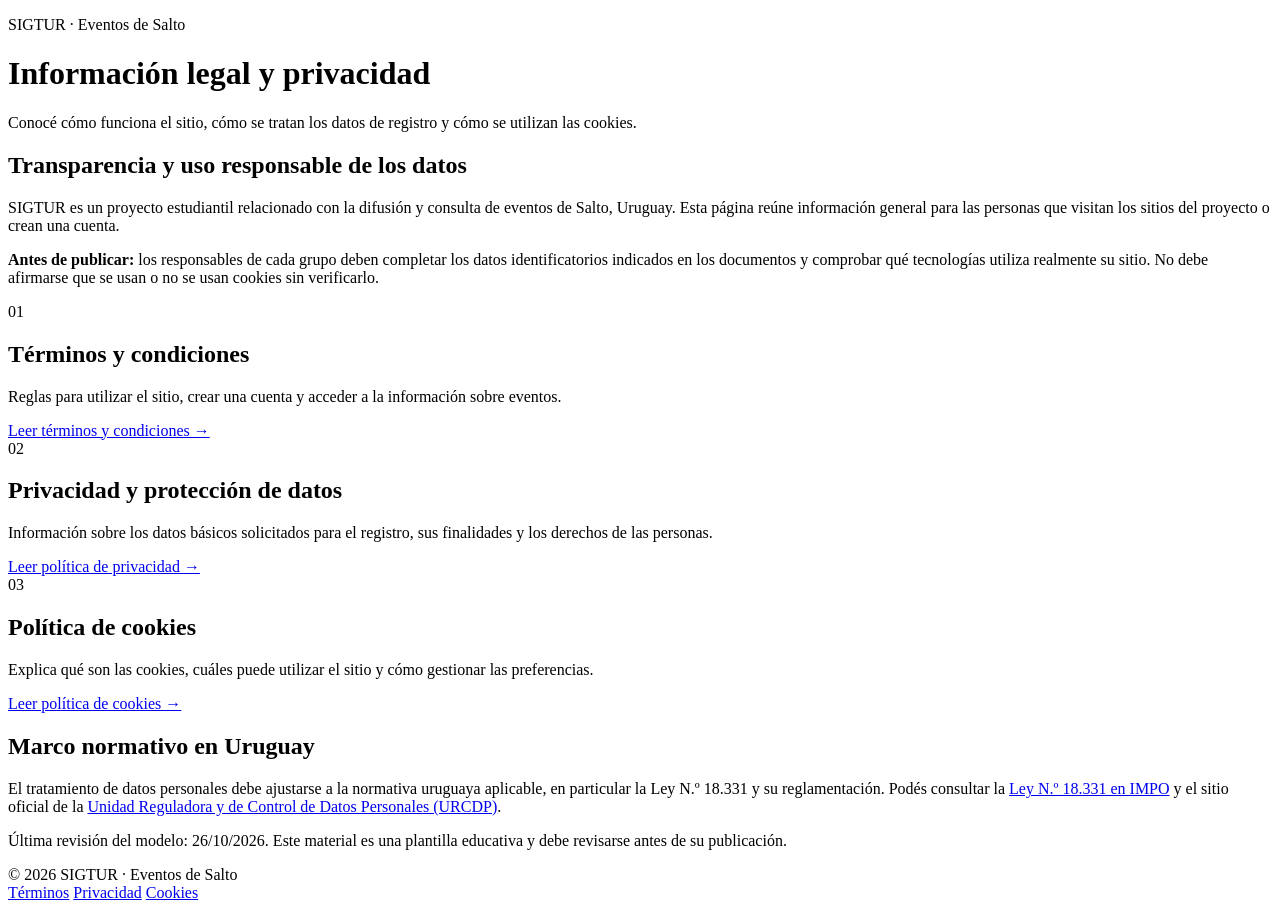
==== index.html @ 42f887ee "Add files via upload" ====
<!DOCTYPE html>
<html lang="es">
<head>
  <meta charset="UTF-8">
  <meta name="viewport" content="width=device-width, initial-scale=1.0">
  <meta name="description" content="Información legal, privacidad y cookies del proyecto SIGTUR Eventos de Salto.">
  <title>Información legal | SIGTUR</title>
  <link rel="stylesheet" href="css/legal.css">
</head>
<body>
  <header class="hero">
    <div class="container">
      <p class="eyebrow">SIGTUR · Eventos de Salto</p>
      <h1>Información legal y privacidad</h1>
      <p>Conocé cómo funciona el sitio, cómo se tratan los datos de registro y cómo se utilizan las cookies.</p>
    </div>
  </header>

  <main class="container content">
    <section class="intro">
      <h2>Transparencia y uso responsable de los datos</h2>
      <p>SIGTUR es un proyecto estudiantil relacionado con la difusión y consulta de eventos de Salto, Uruguay. Esta página reúne información general para las personas que visitan los sitios del proyecto o crean una cuenta.</p>
      <p class="notice"><strong>Antes de publicar:</strong> los responsables de cada grupo deben completar los datos identificatorios indicados en los documentos y comprobar qué tecnologías utiliza realmente su sitio. No debe afirmarse que se usan o no se usan cookies sin verificarlo.</p>
    </section>

    <section class="cards" aria-label="Documentos legales">
      <article class="card">
        <div class="card-number">01</div>
        <h2>Términos y condiciones</h2>
        <p>Reglas para utilizar el sitio, crear una cuenta y acceder a la información sobre eventos.</p>
        <a class="link" href="terminos-condiciones.html">Leer términos y condiciones →</a>
      </article>
      <article class="card">
        <div class="card-number">02</div>
        <h2>Privacidad y protección de datos</h2>
        <p>Información sobre los datos básicos solicitados para el registro, sus finalidades y los derechos de las personas.</p>
        <a class="link" href="politica-privacidad.html">Leer política de privacidad →</a>
      </article>
      <article class="card">
        <div class="card-number">03</div>
        <h2>Política de cookies</h2>
        <p>Explica qué son las cookies, cuáles puede utilizar el sitio y cómo gestionar las preferencias.</p>
        <a class="link" href="politica-cookies.html">Leer política de cookies →</a>
      </article>
    </section>

    <section class="legal-note">
      <h2>Marco normativo en Uruguay</h2>
      <p>El tratamiento de datos personales debe ajustarse a la normativa uruguaya aplicable, en particular la Ley N.º 18.331 y su reglamentación. Podés consultar la <a href="https://www.impo.com.uy/bases/leyes/18331-2008" target="_blank" rel="noopener noreferrer">Ley N.º 18.331 en IMPO</a> y el sitio oficial de la <a href="https://www.gub.uy/unidad-reguladora-control-datos-personales" target="_blank" rel="noopener noreferrer">Unidad Reguladora y de Control de Datos Personales (URCDP)</a>.</p>
      <p class="small">Última revisión del modelo: 26/10/2026. Este material es una plantilla educativa y debe revisarse antes de su publicación.</p>
    </section>
  </main>

  <footer class="footer">
    <div class="container footer-inner">
      <span>© 2026 SIGTUR · Eventos de Salto</span>
      <nav aria-label="Enlaces legales">
        <a href="terminos-condiciones.html">Términos</a>
        <a href="politica-privacidad.html">Privacidad</a>
        <a href="politica-cookies.html">Cookies</a>
      </nav>
    </div>
  </footer>
</body>
</html>
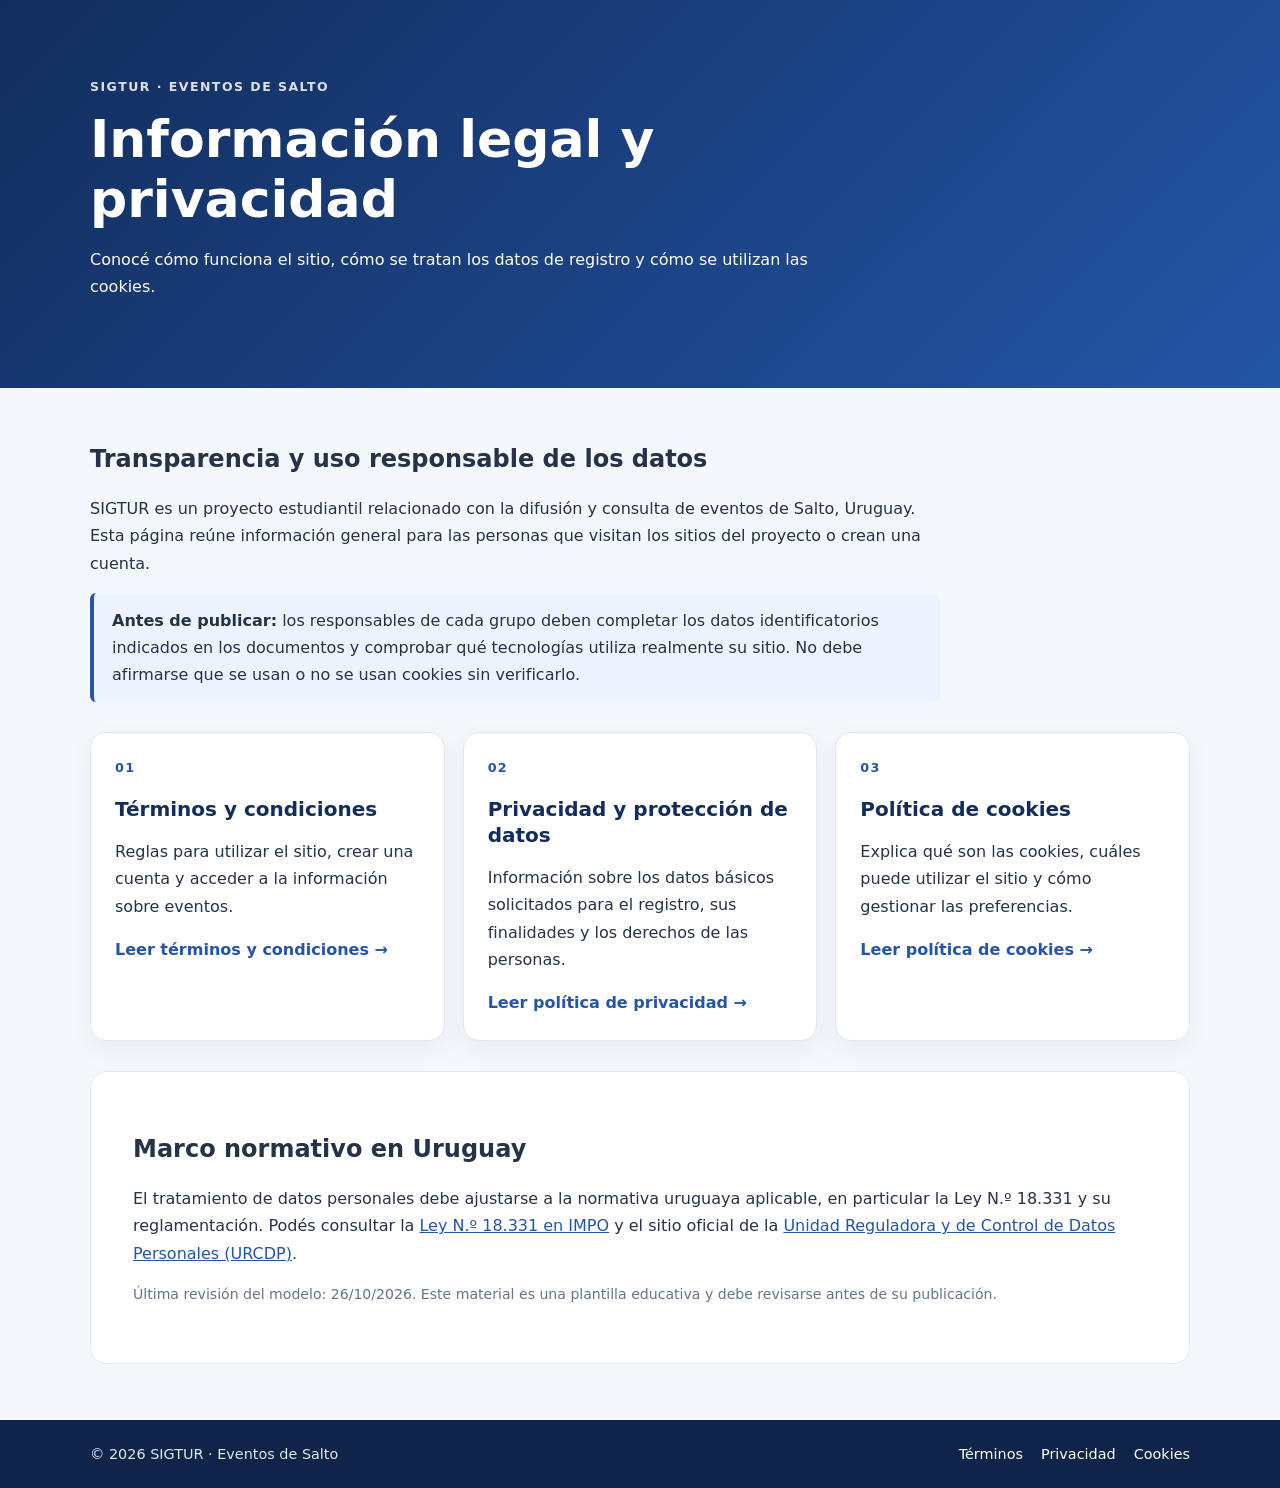
==== commit 2f33a071: "Update stylesheet link in index.html" ====
--- a/index.html
+++ b/index.html
@@ -5,7 +5,7 @@
   <meta name="viewport" content="width=device-width, initial-scale=1.0">
   <meta name="description" content="Información legal, privacidad y cookies del proyecto SIGTUR Eventos de Salto.">
   <title>Información legal | SIGTUR</title>
-  <link rel="stylesheet" href="css/legal.css">
+  <link rel="stylesheet" href="legal.css">
 </head>
 <body>
   <header class="hero">
--- a/legal.css
+++ b/legal.css
@@ -0,0 +1,39 @@
+*{box-sizing:border-box}
+:root{--blue:#2455a6;--navy:#122d5d;--text:#253247;--muted:#64748b;--bg:#f4f7fb;--line:#e2e8f0}
+html{scroll-behavior:smooth}
+body{margin:0;background:var(--bg);color:var(--text);font-family:Inter,system-ui,-apple-system,"Segoe UI",Arial,sans-serif;line-height:1.7}
+.container{width:min(1100px,92%);margin:0 auto}
+.hero{background:linear-gradient(135deg,#122d5d,#2455a6);color:#fff;padding:64px 0 72px}
+.hero h1,.page-header h1{max-width:850px;margin:8px 0 14px;font-size:clamp(2rem,5vw,3.25rem);line-height:1.15}
+.hero p{max-width:760px}
+.eyebrow{text-transform:uppercase;letter-spacing:.12em;font-size:.78rem;font-weight:800;opacity:.85}
+.content{padding-top:36px;padding-bottom:56px}
+.intro{max-width:850px;margin-bottom:28px}
+h2{line-height:1.3}
+.cards{display:grid;grid-template-columns:repeat(3,minmax(0,1fr));gap:18px;margin:30px 0}
+.card{background:#fff;border:1px solid var(--line);border-radius:16px;padding:24px;box-shadow:0 8px 24px rgba(18,45,93,.05)}
+.card h2{font-size:1.25rem;color:var(--navy)}
+.card-number{font-size:.8rem;font-weight:800;color:var(--blue);letter-spacing:.1em}
+.link{font-weight:700;color:var(--blue);text-decoration:none}
+.link:hover,a:hover{text-decoration:underline}
+.notice{background:#eef4ff;border-left:4px solid var(--blue);padding:14px 18px;border-radius:6px}
+.legal-note,.document{background:#fff;border:1px solid var(--line);border-radius:16px;padding:clamp(22px,4vw,42px)}
+.legal-note a,.document a{color:var(--blue)}
+.page-header{background:var(--navy);color:#fff;padding:32px 0 42px}
+.page-header .back{color:#fff}
+.page-header h1{font-size:clamp(1.9rem,4vw,2.8rem)}
+.document{margin-top:28px;margin-bottom:48px}
+.document h2{margin-top:30px;color:var(--navy);font-size:1.2rem}
+.document li{margin-bottom:8px}
+.back{display:inline-block;font-weight:700;text-decoration:none;color:var(--blue)}
+.bottom-back{margin-top:24px}
+.table-wrap{overflow-x:auto}
+table{border-collapse:collapse;width:100%;margin:18px 0}
+th,td{border:1px solid var(--line);padding:10px;text-align:left;vertical-align:top}
+th{background:#eef4ff}
+.small{font-size:.88rem;color:var(--muted)}
+.footer{background:#0e2449;color:#e2e8f0;padding:22px 0;font-size:.9rem}
+.footer-inner{display:flex;justify-content:space-between;gap:16px;align-items:center;flex-wrap:wrap}
+.footer nav{display:flex;gap:18px;flex-wrap:wrap}
+.footer a{color:#fff;text-decoration:none}
+@media(max-width:760px){.cards{grid-template-columns:1fr}.hero{padding:44px 0}.footer-inner{align-items:flex-start;flex-direction:column}}
